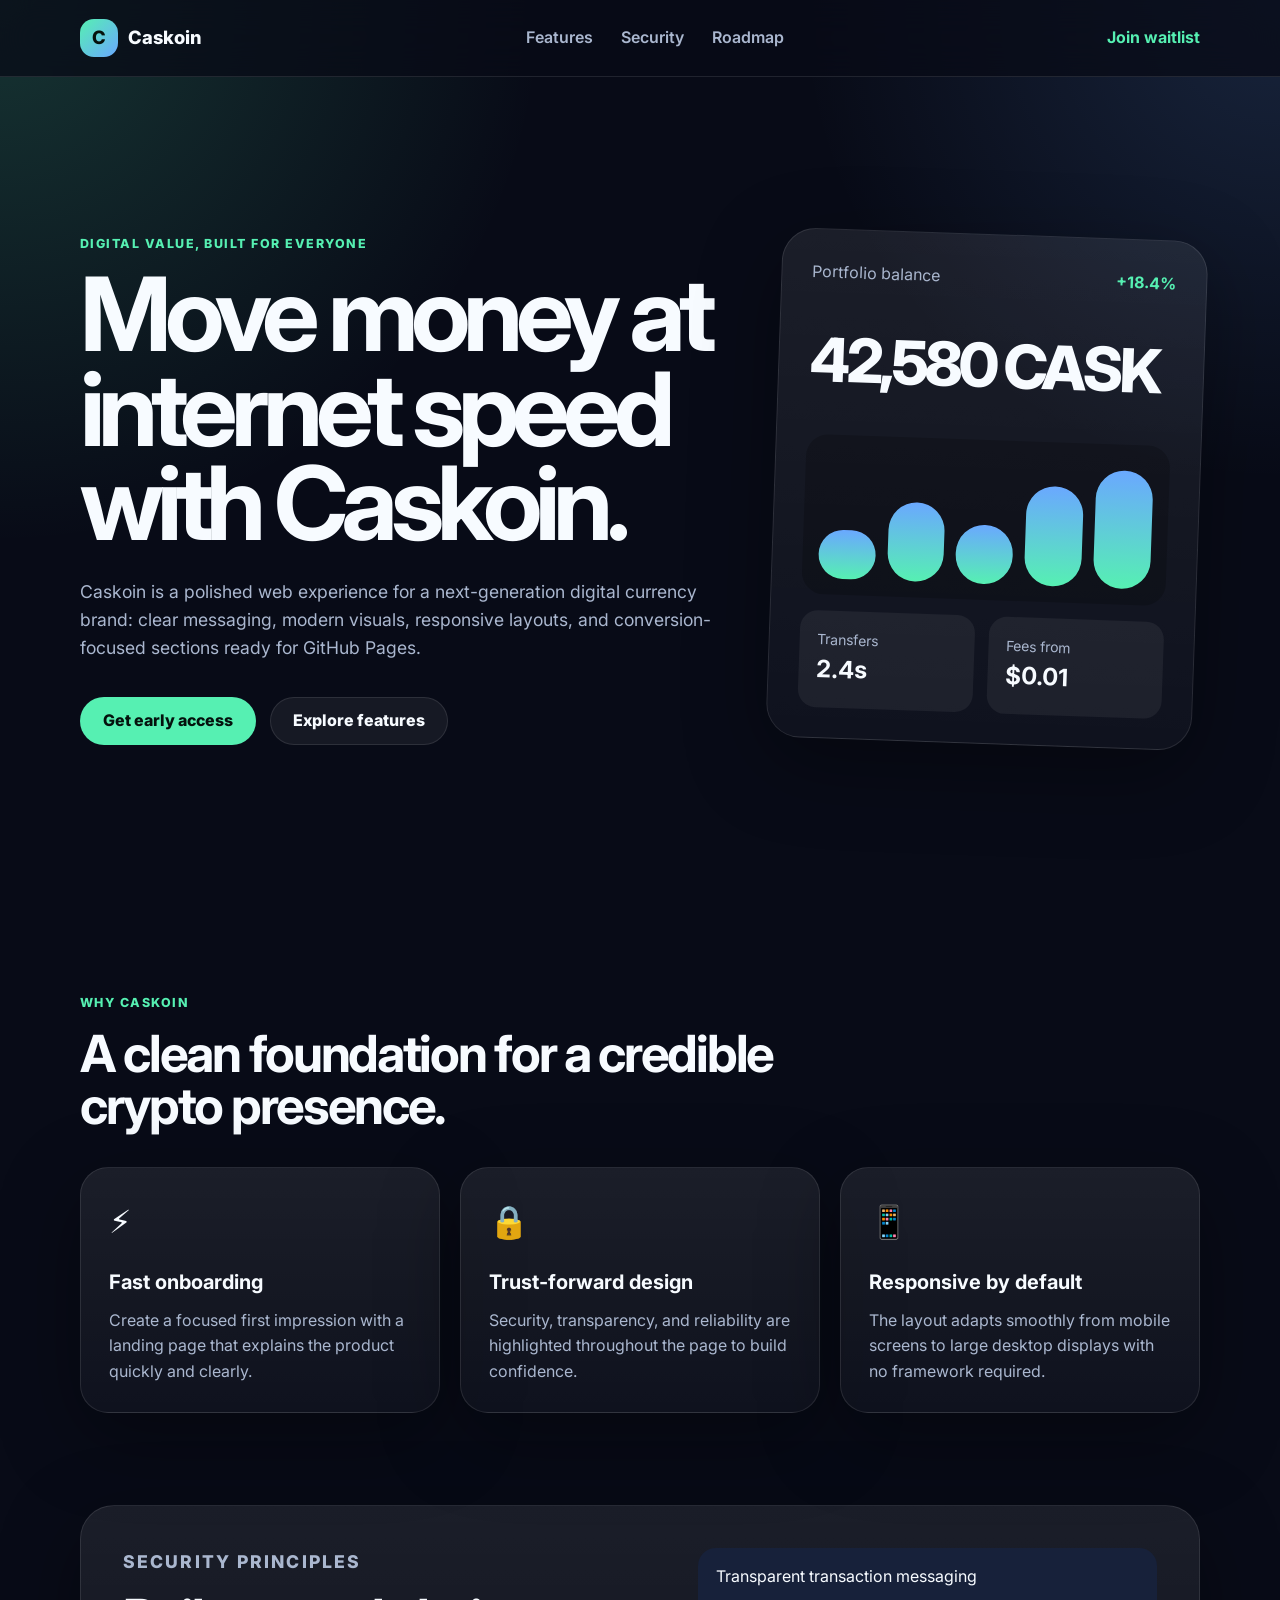
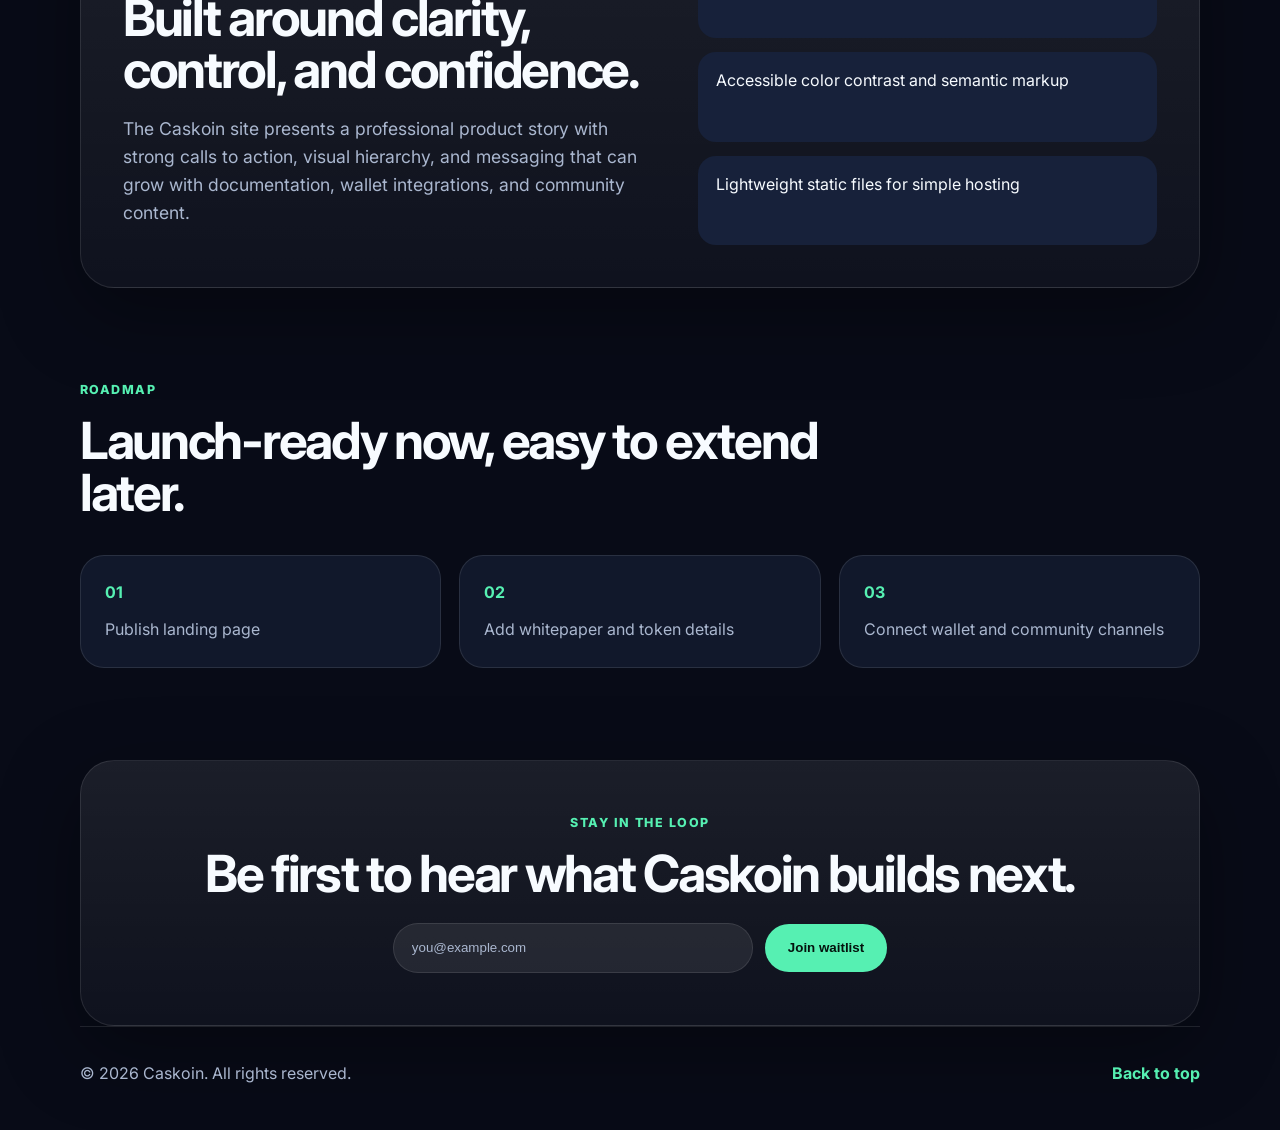
==== index.html @ 6a404af5 "Create Caskoin landing page" ====
<!doctype html>
<html lang="en">
  <head>
    <meta charset="utf-8" />
    <meta name="viewport" content="width=device-width, initial-scale=1" />
    <meta
      name="description"
      content="Caskoin is a modern digital finance landing page for fast, secure, and accessible crypto payments."
    />
    <title>Caskoin | Digital money made effortless</title>
    <link rel="preconnect" href="https://fonts.googleapis.com" />
    <link rel="preconnect" href="https://fonts.gstatic.com" crossorigin />
    <link
      href="https://fonts.googleapis.com/css2?family=Inter:wght@400;500;600;700;800&display=swap"
      rel="stylesheet"
    />
    <link rel="stylesheet" href="styles.css" />
  </head>
  <body>
    <header class="site-header">
      <nav class="nav" aria-label="Primary navigation">
        <a class="brand" href="#top" aria-label="Caskoin home">
          <span class="brand-mark">C</span>
          <span>Caskoin</span>
        </a>
        <div class="nav-links">
          <a href="#features">Features</a>
          <a href="#security">Security</a>
          <a href="#roadmap">Roadmap</a>
        </div>
        <a class="nav-cta" href="#signup">Join waitlist</a>
      </nav>
    </header>

    <main id="top">
      <section class="hero section-shell">
        <div class="hero-copy">
          <p class="eyebrow">Digital value, built for everyone</p>
          <h1>Move money at internet speed with Caskoin.</h1>
          <p class="hero-text">
            Caskoin is a polished web experience for a next-generation digital
            currency brand: clear messaging, modern visuals, responsive layouts,
            and conversion-focused sections ready for GitHub Pages.
          </p>
          <div class="hero-actions">
            <a class="button primary" href="#signup">Get early access</a>
            <a class="button secondary" href="#features">Explore features</a>
          </div>
        </div>
        <div class="hero-card" aria-label="Caskoin account preview">
          <div class="card-topline">
            <span>Portfolio balance</span>
            <strong>+18.4%</strong>
          </div>
          <div class="balance">42,580 CASK</div>
          <div class="chart" aria-hidden="true">
            <span></span><span></span><span></span><span></span><span></span>
          </div>
          <div class="stats-grid">
            <div>
              <span>Transfers</span>
              <strong>2.4s</strong>
            </div>
            <div>
              <span>Fees from</span>
              <strong>$0.01</strong>
            </div>
          </div>
        </div>
      </section>

      <section id="features" class="features section-shell">
        <div class="section-heading">
          <p class="eyebrow">Why Caskoin</p>
          <h2>A clean foundation for a credible crypto presence.</h2>
        </div>
        <div class="feature-grid">
          <article class="feature-card">
            <span class="icon">⚡</span>
            <h3>Fast onboarding</h3>
            <p>Create a focused first impression with a landing page that explains the product quickly and clearly.</p>
          </article>
          <article class="feature-card">
            <span class="icon">🔒</span>
            <h3>Trust-forward design</h3>
            <p>Security, transparency, and reliability are highlighted throughout the page to build confidence.</p>
          </article>
          <article class="feature-card">
            <span class="icon">📱</span>
            <h3>Responsive by default</h3>
            <p>The layout adapts smoothly from mobile screens to large desktop displays with no framework required.</p>
          </article>
        </div>
      </section>

      <section id="security" class="security section-shell">
        <div>
          <p class="eyebrow">Security principles</p>
          <h2>Built around clarity, control, and confidence.</h2>
          <p>
            The Caskoin site presents a professional product story with strong
            calls to action, visual hierarchy, and messaging that can grow with
            documentation, wallet integrations, and community content.
          </p>
        </div>
        <ul class="security-list">
          <li>Transparent transaction messaging</li>
          <li>Accessible color contrast and semantic markup</li>
          <li>Lightweight static files for simple hosting</li>
        </ul>
      </section>

      <section id="roadmap" class="roadmap section-shell">
        <div class="section-heading">
          <p class="eyebrow">Roadmap</p>
          <h2>Launch-ready now, easy to extend later.</h2>
        </div>
        <div class="timeline">
          <div><strong>01</strong><span>Publish landing page</span></div>
          <div><strong>02</strong><span>Add whitepaper and token details</span></div>
          <div><strong>03</strong><span>Connect wallet and community channels</span></div>
        </div>
      </section>

      <section id="signup" class="cta section-shell">
        <p class="eyebrow">Stay in the loop</p>
        <h2>Be first to hear what Caskoin builds next.</h2>
        <form class="signup-form">
          <label class="sr-only" for="email">Email address</label>
          <input id="email" type="email" placeholder="you@example.com" required />
          <button class="button primary" type="submit">Join waitlist</button>
        </form>
      </section>
    </main>

    <footer class="footer">
      <p>© 2026 Caskoin. All rights reserved.</p>
      <a href="#top">Back to top</a>
    </footer>
  </body>
</html>
---- styles.css ----
:root {
  --bg: #080b17;
  --panel: #11182b;
  --panel-soft: #17213a;
  --text: #f7fbff;
  --muted: #aab7cf;
  --accent: #56f0b2;
  --accent-2: #6aa8ff;
  --border: rgba(255, 255, 255, 0.1);
  --shadow: 0 24px 80px rgba(0, 0, 0, 0.35);
}

* { box-sizing: border-box; }
html { scroll-behavior: smooth; }
body {
  margin: 0;
  font-family: Inter, system-ui, -apple-system, BlinkMacSystemFont, "Segoe UI", sans-serif;
  color: var(--text);
  background:
    radial-gradient(circle at top left, rgba(86, 240, 178, 0.18), transparent 34rem),
    radial-gradient(circle at top right, rgba(106, 168, 255, 0.16), transparent 30rem),
    var(--bg);
  line-height: 1.6;
}

a { color: inherit; text-decoration: none; }

.site-header {
  position: sticky;
  top: 0;
  z-index: 10;
  backdrop-filter: blur(18px);
  background: rgba(8, 11, 23, 0.76);
  border-bottom: 1px solid var(--border);
}

.nav, .section-shell, .footer {
  width: min(1120px, calc(100% - 32px));
  margin: 0 auto;
}

.nav {
  min-height: 76px;
  display: flex;
  align-items: center;
  justify-content: space-between;
  gap: 24px;
}

.brand, .nav-links, .hero-actions, .stats-grid, .signup-form {
  display: flex;
  align-items: center;
}

.brand { gap: 10px; font-weight: 800; font-size: 1.15rem; }
.brand-mark {
  display: grid;
  place-items: center;
  width: 38px;
  height: 38px;
  border-radius: 14px;
  color: #06120d;
  background: linear-gradient(135deg, var(--accent), var(--accent-2));
}

.nav-links { gap: 28px; color: var(--muted); font-weight: 600; }
.nav-cta { color: var(--accent); font-weight: 700; }

.section-shell { padding: 92px 0; }
.hero {
  display: grid;
  grid-template-columns: minmax(0, 1.08fr) minmax(320px, 0.72fr);
  gap: 56px;
  align-items: center;
  min-height: calc(100vh - 76px);
}

.eyebrow {
  margin: 0 0 14px;
  color: var(--accent);
  font-weight: 800;
  letter-spacing: 0.12em;
  text-transform: uppercase;
  font-size: 0.78rem;
}

h1, h2, h3, p { margin-top: 0; }
h1 { font-size: clamp(3rem, 8vw, 6.6rem); line-height: 0.92; letter-spacing: -0.07em; margin-bottom: 28px; }
h2 { font-size: clamp(2rem, 4vw, 3.5rem); line-height: 1.02; letter-spacing: -0.045em; margin-bottom: 20px; }
h3 { font-size: 1.25rem; margin-bottom: 10px; }
.hero-text, .security p { color: var(--muted); font-size: 1.1rem; max-width: 660px; }

.hero-actions { flex-wrap: wrap; gap: 14px; margin-top: 34px; }
.button {
  display: inline-flex;
  align-items: center;
  justify-content: center;
  min-height: 48px;
  padding: 0 22px;
  border-radius: 999px;
  border: 1px solid var(--border);
  font-weight: 800;
  cursor: pointer;
}
.primary { color: #04120d; background: var(--accent); border-color: transparent; }
.secondary { color: var(--text); background: rgba(255,255,255,0.06); }

.hero-card, .feature-card, .security, .cta {
  border: 1px solid var(--border);
  background: linear-gradient(180deg, rgba(255,255,255,0.08), rgba(255,255,255,0.03));
  box-shadow: var(--shadow);
}

.hero-card {
  border-radius: 34px;
  padding: 30px;
  transform: rotate(2deg);
}
.card-topline, .footer { display: flex; justify-content: space-between; gap: 20px; color: var(--muted); }
.card-topline strong { color: var(--accent); }
.balance { margin: 26px 0; font-size: clamp(2.3rem, 5vw, 3.8rem); font-weight: 800; letter-spacing: -0.06em; }
.chart { display: grid; grid-template-columns: repeat(5, 1fr); align-items: end; gap: 12px; height: 160px; padding: 16px; border-radius: 22px; background: rgba(0,0,0,0.2); }
.chart span { border-radius: 999px; background: linear-gradient(180deg, var(--accent-2), var(--accent)); }
.chart span:nth-child(1) { height: 38%; }
.chart span:nth-child(2) { height: 62%; }
.chart span:nth-child(3) { height: 46%; }
.chart span:nth-child(4) { height: 78%; }
.chart span:nth-child(5) { height: 92%; }
.stats-grid { gap: 14px; margin-top: 16px; }
.stats-grid div { flex: 1; padding: 18px; border-radius: 18px; background: rgba(255,255,255,0.06); }
.stats-grid span { display: block; color: var(--muted); font-size: 0.88rem; }
.stats-grid strong { font-size: 1.5rem; }

.section-heading { max-width: 760px; margin-bottom: 36px; }
.feature-grid { display: grid; grid-template-columns: repeat(3, 1fr); gap: 20px; }
.feature-card { padding: 28px; border-radius: 28px; }
.feature-card p { color: var(--muted); margin-bottom: 0; }
.icon { font-size: 2rem; display: inline-block; margin-bottom: 18px; }

.security { display: grid; grid-template-columns: 1fr 0.85fr; gap: 36px; border-radius: 34px; padding: 42px; }
.security-list { margin: 0; padding: 0; list-style: none; display: grid; gap: 14px; }
.security-list li { padding: 16px 18px; border-radius: 18px; background: var(--panel-soft); color: var(--text); }

.timeline { display: grid; grid-template-columns: repeat(3, 1fr); gap: 18px; }
.timeline div { padding: 24px; border-radius: 24px; background: var(--panel); border: 1px solid var(--border); }
.timeline strong { display: block; color: var(--accent); margin-bottom: 12px; }
.timeline span { color: var(--muted); }

.cta { text-align: center; border-radius: 34px; padding: 52px 24px; }
.signup-form { justify-content: center; flex-wrap: wrap; gap: 12px; margin-top: 24px; }
input { width: min(360px, 100%); min-height: 50px; border: 1px solid var(--border); border-radius: 999px; padding: 0 18px; color: var(--text); background: rgba(255,255,255,0.08); }
input::placeholder { color: var(--muted); }
.sr-only { position: absolute; width: 1px; height: 1px; overflow: hidden; clip: rect(0,0,0,0); }
.footer { padding: 34px 0 44px; border-top: 1px solid var(--border); }
.footer p { margin: 0; }
.footer a { color: var(--accent); font-weight: 700; }

@media (max-width: 820px) {
  .nav-links { display: none; }
  .hero, .security, .feature-grid, .timeline { grid-template-columns: 1fr; }
  .hero { min-height: auto; padding-top: 64px; }
  .hero-card { transform: none; }
}

@media (max-width: 560px) {
  .nav { min-height: 68px; }
  .nav-cta { display: none; }
  .section-shell { padding: 64px 0; }
  .security { padding: 28px; }
  .footer { flex-direction: column; }
}
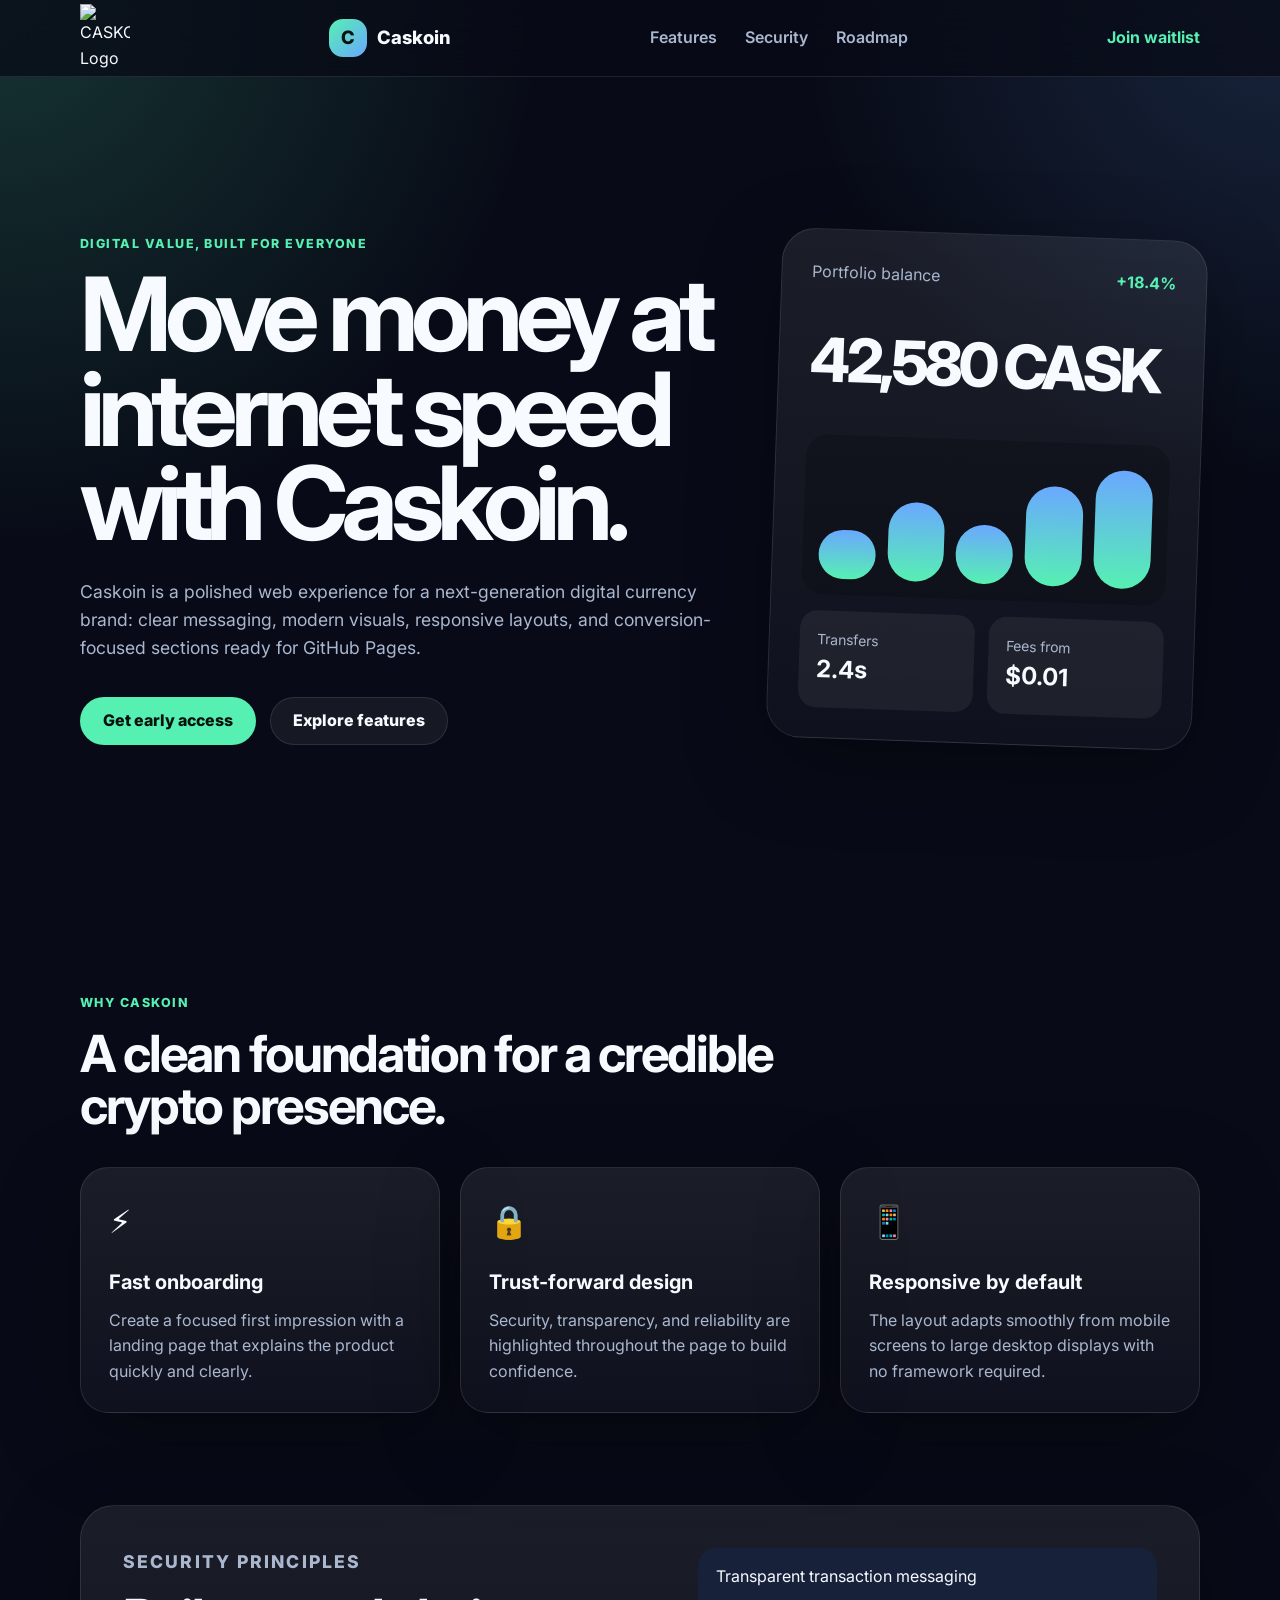
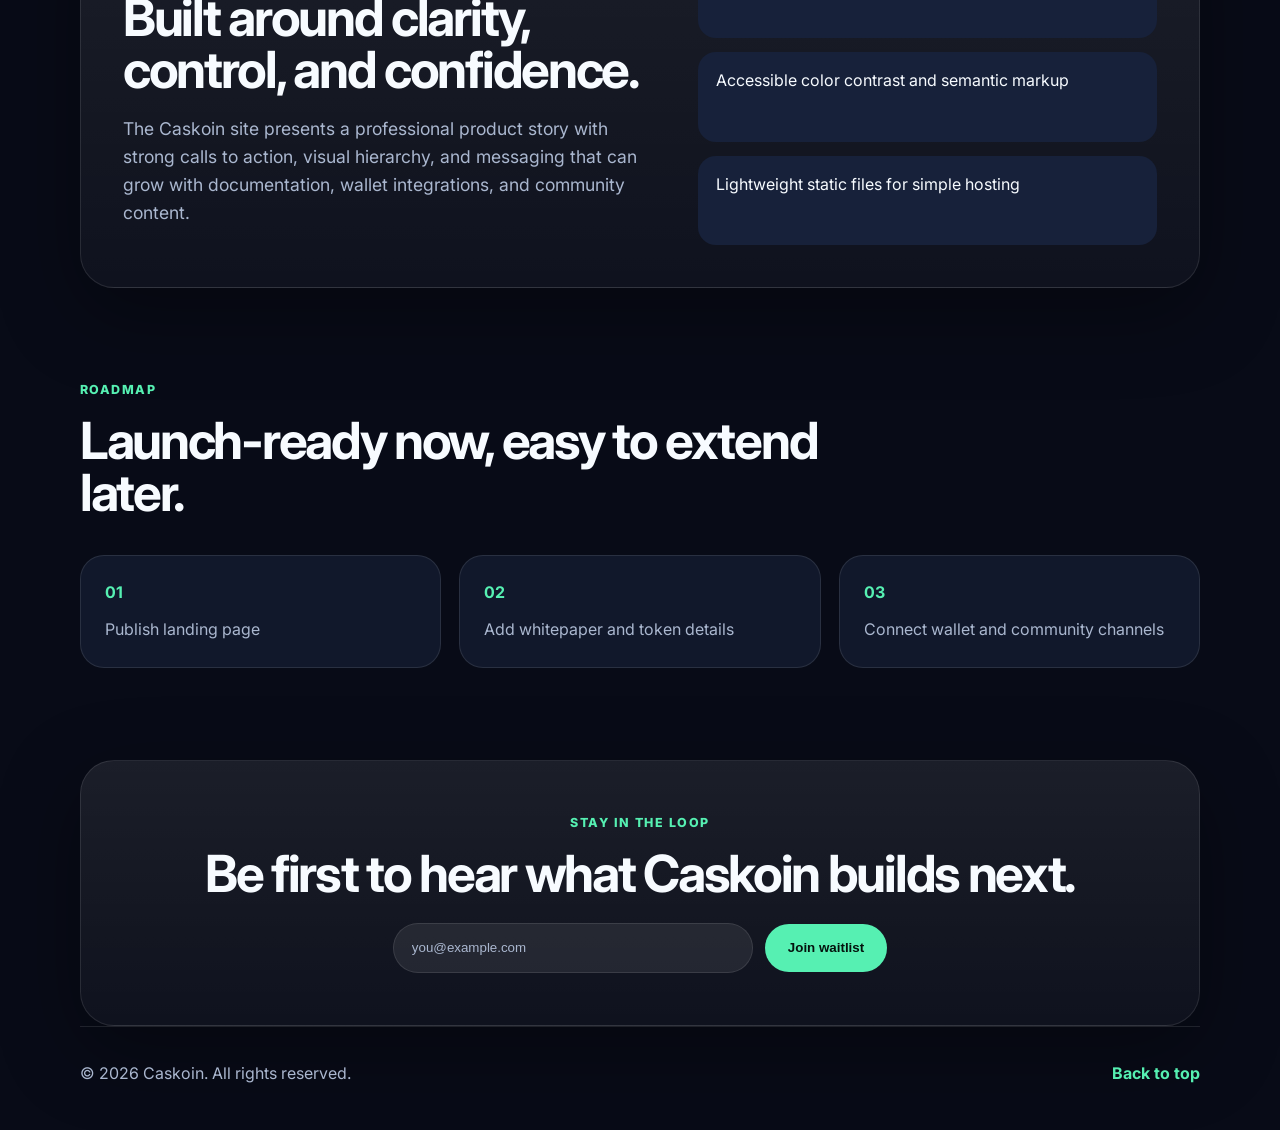
==== commit c5623236: "Update index.html" ====
--- a/index.html
+++ b/index.html
@@ -19,6 +19,7 @@
   <body>
     <header class="site-header">
       <nav class="nav" aria-label="Primary navigation">
+        <img src="assets/logo.png" alt="CASKOIN Logo" width="50">
         <a class="brand" href="#top" aria-label="Caskoin home">
           <span class="brand-mark">C</span>
           <span>Caskoin</span>
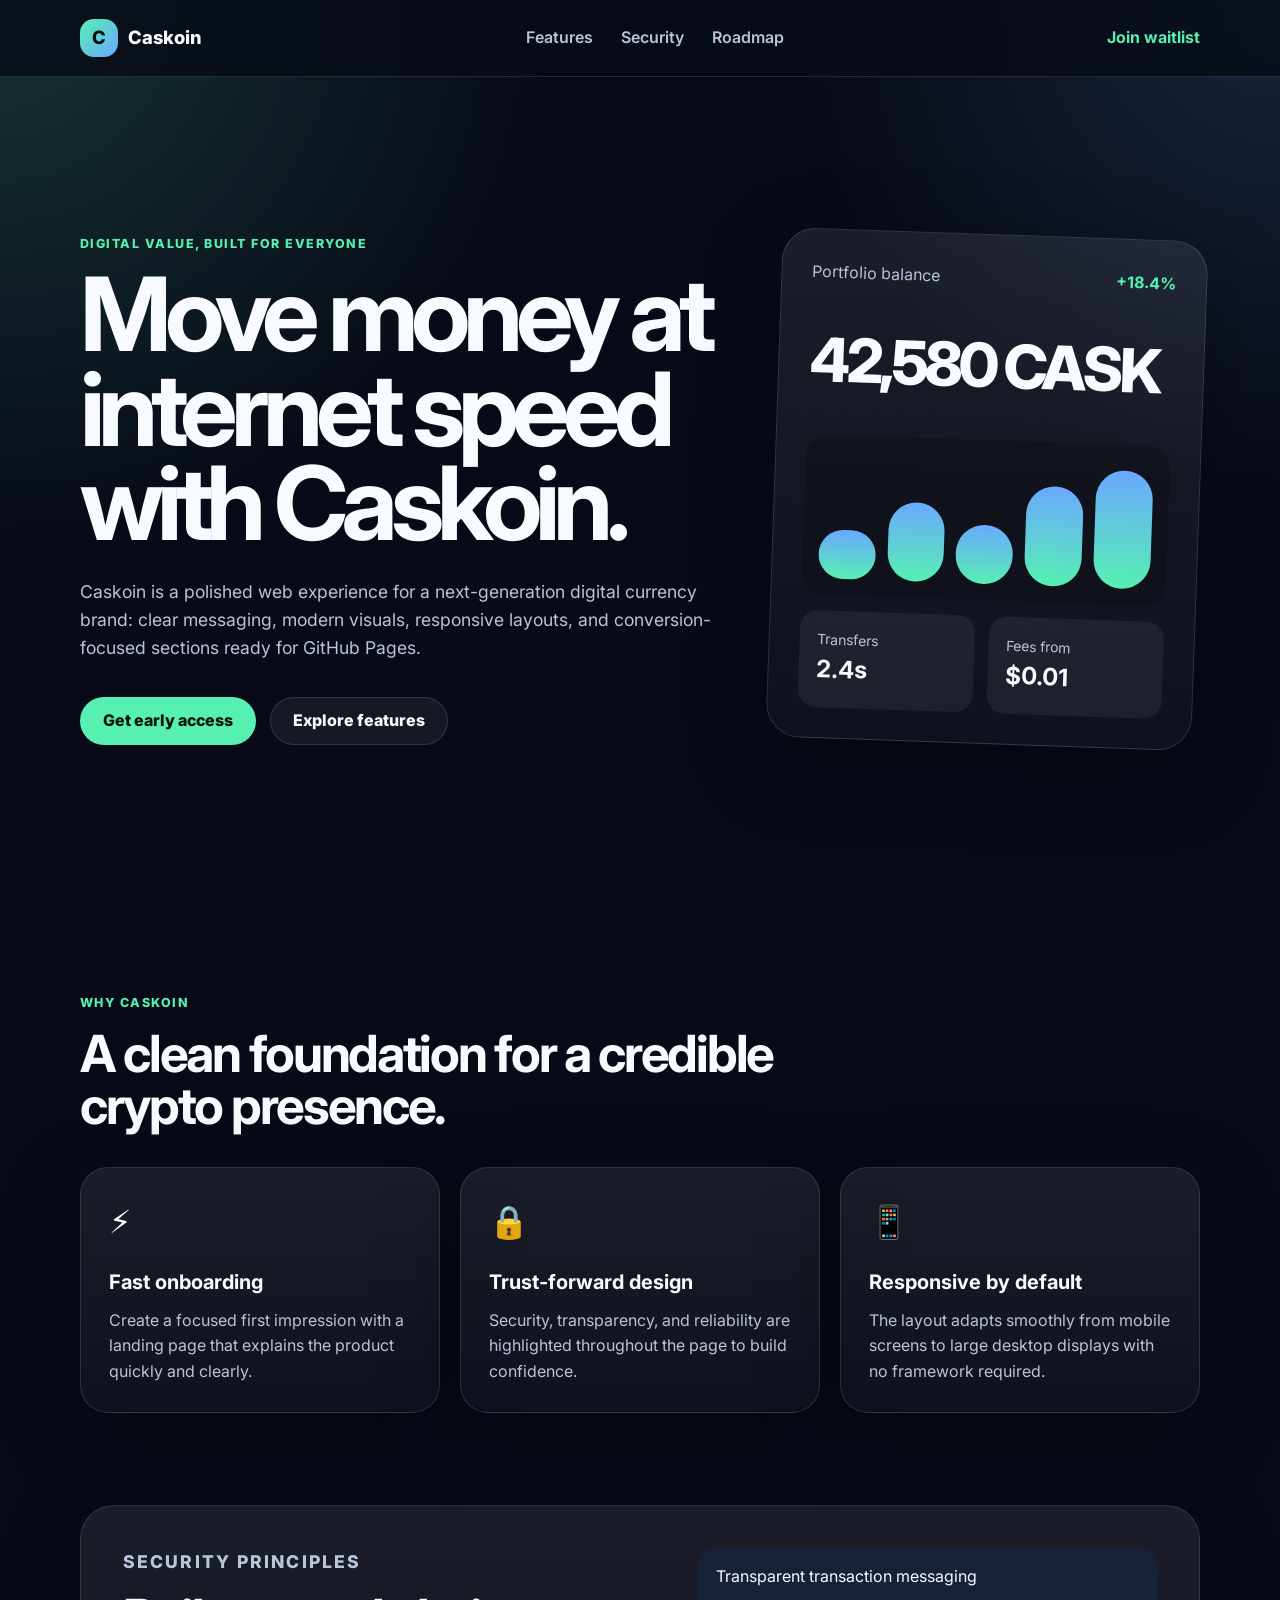
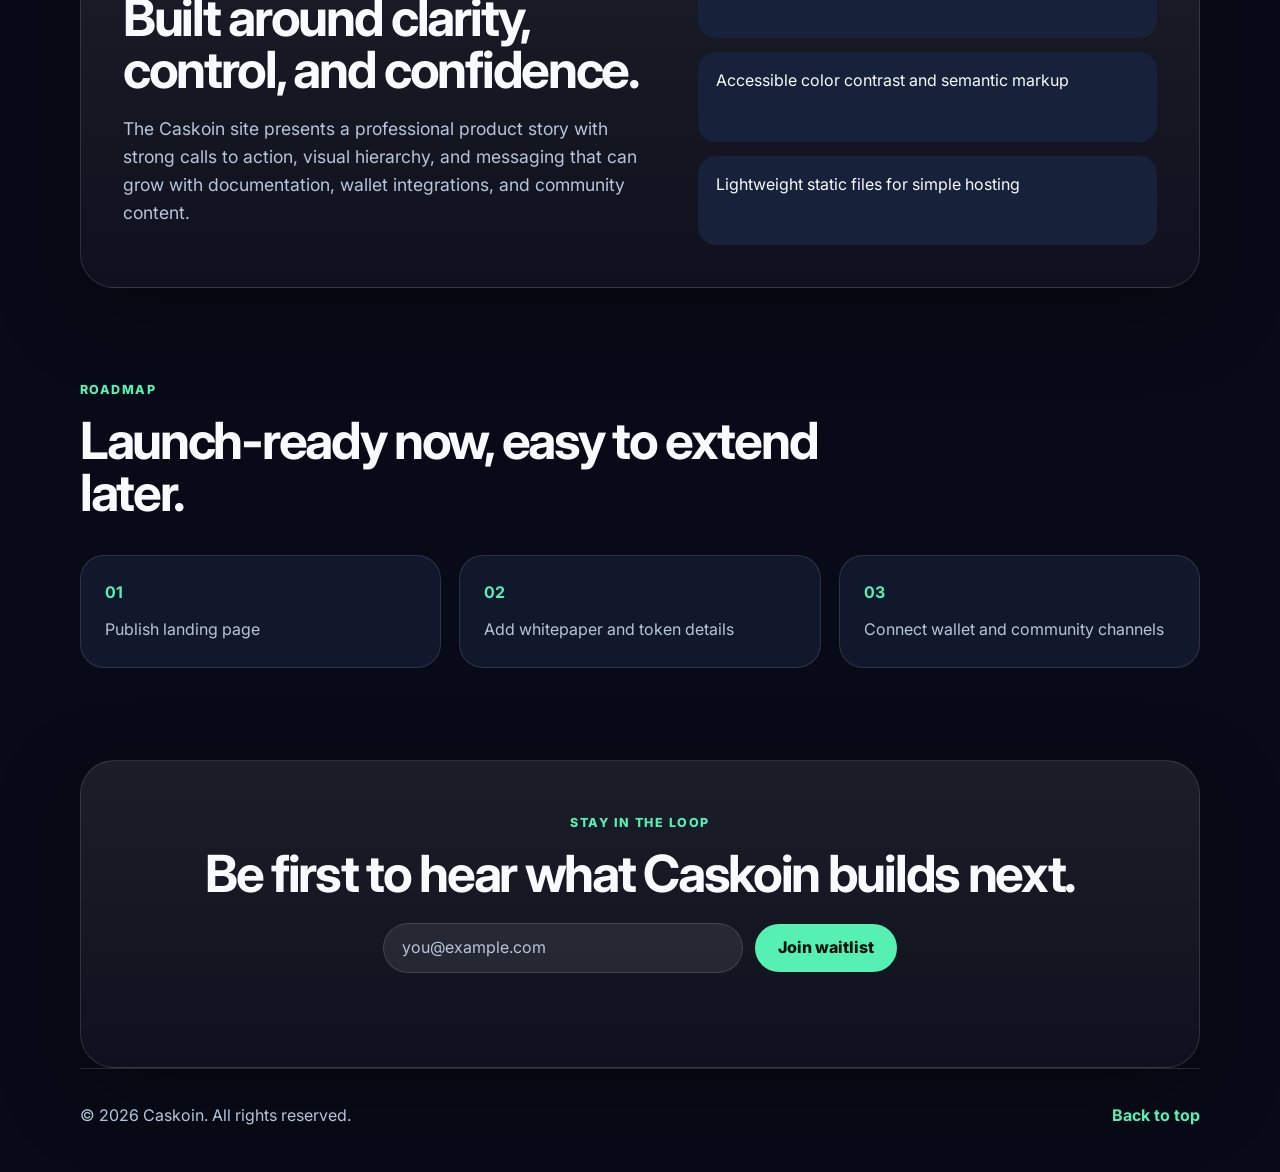
==== commit 7900cef2: "Polish landing page for production readiness" ====
--- a/index.html
+++ b/index.html
@@ -7,6 +7,13 @@
       name="description"
       content="Caskoin is a modern digital finance landing page for fast, secure, and accessible crypto payments."
     />
+    <meta name="theme-color" content="#080b17" />
+    <meta property="og:title" content="Caskoin | Digital money made effortless" />
+    <meta
+      property="og:description"
+      content="Move digital value quickly with a secure, transparent, and accessible crypto payments experience."
+    />
+    <meta property="og:type" content="website" />
     <title>Caskoin | Digital money made effortless</title>
     <link rel="preconnect" href="https://fonts.googleapis.com" />
     <link rel="preconnect" href="https://fonts.gstatic.com" crossorigin />
@@ -15,13 +22,14 @@
       rel="stylesheet"
     />
     <link rel="stylesheet" href="styles.css" />
+    <script src="script.js" defer></script>
   </head>
   <body>
+    <a class="skip-link" href="#main-content">Skip to content</a>
     <header class="site-header">
       <nav class="nav" aria-label="Primary navigation">
-        <img src="assets/logo.png" alt="CASKOIN Logo" width="50">
         <a class="brand" href="#top" aria-label="Caskoin home">
-          <span class="brand-mark">C</span>
+          <span class="brand-mark" aria-hidden="true">C</span>
           <span>Caskoin</span>
         </a>
         <div class="nav-links">
@@ -33,11 +41,11 @@
       </nav>
     </header>
 
-    <main id="top">
-      <section class="hero section-shell">
+    <main id="main-content">
+      <section id="top" class="hero section-shell" aria-labelledby="hero-title">
         <div class="hero-copy">
           <p class="eyebrow">Digital value, built for everyone</p>
-          <h1>Move money at internet speed with Caskoin.</h1>
+          <h1 id="hero-title">Move money at internet speed with Caskoin.</h1>
           <p class="hero-text">
             Caskoin is a polished web experience for a next-generation digital
             currency brand: clear messaging, modern visuals, responsive layouts,
@@ -48,7 +56,7 @@
             <a class="button secondary" href="#features">Explore features</a>
           </div>
         </div>
-        <div class="hero-card" aria-label="Caskoin account preview">
+        <div class="hero-card" role="img" aria-label="Caskoin account preview showing a 42,580 CASK balance, positive growth, fast transfers, and low fees">
           <div class="card-topline">
             <span>Portfolio balance</span>
             <strong>+18.4%</strong>
@@ -70,34 +78,34 @@
         </div>
       </section>
 
-      <section id="features" class="features section-shell">
+      <section id="features" class="features section-shell" aria-labelledby="features-title">
         <div class="section-heading">
           <p class="eyebrow">Why Caskoin</p>
-          <h2>A clean foundation for a credible crypto presence.</h2>
+          <h2 id="features-title">A clean foundation for a credible crypto presence.</h2>
         </div>
         <div class="feature-grid">
           <article class="feature-card">
-            <span class="icon">⚡</span>
+            <span class="icon" aria-hidden="true">⚡</span>
             <h3>Fast onboarding</h3>
             <p>Create a focused first impression with a landing page that explains the product quickly and clearly.</p>
           </article>
           <article class="feature-card">
-            <span class="icon">🔒</span>
+            <span class="icon" aria-hidden="true">🔒</span>
             <h3>Trust-forward design</h3>
             <p>Security, transparency, and reliability are highlighted throughout the page to build confidence.</p>
           </article>
           <article class="feature-card">
-            <span class="icon">📱</span>
+            <span class="icon" aria-hidden="true">📱</span>
             <h3>Responsive by default</h3>
             <p>The layout adapts smoothly from mobile screens to large desktop displays with no framework required.</p>
           </article>
         </div>
       </section>
 
-      <section id="security" class="security section-shell">
+      <section id="security" class="security section-shell" aria-labelledby="security-title">
         <div>
           <p class="eyebrow">Security principles</p>
-          <h2>Built around clarity, control, and confidence.</h2>
+          <h2 id="security-title">Built around clarity, control, and confidence.</h2>
           <p>
             The Caskoin site presents a professional product story with strong
             calls to action, visual hierarchy, and messaging that can grow with
@@ -111,10 +119,10 @@
         </ul>
       </section>
 
-      <section id="roadmap" class="roadmap section-shell">
+      <section id="roadmap" class="roadmap section-shell" aria-labelledby="roadmap-title">
         <div class="section-heading">
           <p class="eyebrow">Roadmap</p>
-          <h2>Launch-ready now, easy to extend later.</h2>
+          <h2 id="roadmap-title">Launch-ready now, easy to extend later.</h2>
         </div>
         <div class="timeline">
           <div><strong>01</strong><span>Publish landing page</span></div>
@@ -123,13 +131,14 @@
         </div>
       </section>
 
-      <section id="signup" class="cta section-shell">
+      <section id="signup" class="cta section-shell" aria-labelledby="signup-title">
         <p class="eyebrow">Stay in the loop</p>
-        <h2>Be first to hear what Caskoin builds next.</h2>
-        <form class="signup-form">
+        <h2 id="signup-title">Be first to hear what Caskoin builds next.</h2>
+        <form class="signup-form" data-signup-form>
           <label class="sr-only" for="email">Email address</label>
-          <input id="email" type="email" placeholder="you@example.com" required />
+          <input id="email" name="email" type="email" autocomplete="email" placeholder="you@example.com" required />
           <button class="button primary" type="submit">Join waitlist</button>
+          <p class="form-message" data-form-message aria-live="polite"></p>
         </form>
       </section>
     </main>
--- a/styles.css
+++ b/styles.css
@@ -3,15 +3,16 @@
   --panel: #11182b;
   --panel-soft: #17213a;
   --text: #f7fbff;
-  --muted: #aab7cf;
+  --muted: #b8c4da;
   --accent: #56f0b2;
+  --accent-strong: #2edb93;
   --accent-2: #6aa8ff;
-  --border: rgba(255, 255, 255, 0.1);
+  --border: rgba(255, 255, 255, 0.12);
   --shadow: 0 24px 80px rgba(0, 0, 0, 0.35);
 }
 
 * { box-sizing: border-box; }
-html { scroll-behavior: smooth; }
+html { scroll-behavior: smooth; scroll-padding-top: 92px; }
 body {
   margin: 0;
   font-family: Inter, system-ui, -apple-system, BlinkMacSystemFont, "Segoe UI", sans-serif;
@@ -21,16 +22,33 @@
     radial-gradient(circle at top right, rgba(106, 168, 255, 0.16), transparent 30rem),
     var(--bg);
   line-height: 1.6;
+  text-rendering: optimizeLegibility;
 }
 
 a { color: inherit; text-decoration: none; }
+a, button, input { transition: border-color 160ms ease, box-shadow 160ms ease, transform 160ms ease, background 160ms ease; }
+:focus-visible { outline: 3px solid var(--accent); outline-offset: 4px; }
+
+.skip-link {
+  position: fixed;
+  left: 16px;
+  top: 16px;
+  z-index: 100;
+  transform: translateY(-150%);
+  padding: 10px 14px;
+  border-radius: 999px;
+  color: #04120d;
+  background: var(--accent);
+  font-weight: 800;
+}
+.skip-link:focus { transform: translateY(0); }
 
 .site-header {
   position: sticky;
   top: 0;
   z-index: 10;
   backdrop-filter: blur(18px);
-  background: rgba(8, 11, 23, 0.76);
+  background: rgba(8, 11, 23, 0.82);
   border-bottom: 1px solid var(--border);
 }
 
@@ -64,7 +82,9 @@
 }
 
 .nav-links { gap: 28px; color: var(--muted); font-weight: 600; }
+.nav-links a:hover, .footer a:hover { color: var(--text); }
 .nav-cta { color: var(--accent); font-weight: 700; }
+.nav-cta:hover { color: var(--text); }
 
 .section-shell { padding: 92px 0; }
 .hero {
@@ -99,11 +119,15 @@
   padding: 0 22px;
   border-radius: 999px;
   border: 1px solid var(--border);
+  font: inherit;
   font-weight: 800;
   cursor: pointer;
 }
+.button:hover { transform: translateY(-2px); box-shadow: 0 12px 28px rgba(86, 240, 178, 0.16); }
 .primary { color: #04120d; background: var(--accent); border-color: transparent; }
+.primary:hover { background: var(--accent-strong); }
 .secondary { color: var(--text); background: rgba(255,255,255,0.06); }
+.secondary:hover { border-color: rgba(255,255,255,0.28); background: rgba(255,255,255,0.1); }
 
 .hero-card, .feature-card, .security, .cta {
   border: 1px solid var(--border);
@@ -148,9 +172,11 @@
 
 .cta { text-align: center; border-radius: 34px; padding: 52px 24px; }
 .signup-form { justify-content: center; flex-wrap: wrap; gap: 12px; margin-top: 24px; }
-input { width: min(360px, 100%); min-height: 50px; border: 1px solid var(--border); border-radius: 999px; padding: 0 18px; color: var(--text); background: rgba(255,255,255,0.08); }
+input { width: min(360px, 100%); min-height: 50px; border: 1px solid var(--border); border-radius: 999px; padding: 0 18px; color: var(--text); background: rgba(255,255,255,0.08); font: inherit; }
 input::placeholder { color: var(--muted); }
-.sr-only { position: absolute; width: 1px; height: 1px; overflow: hidden; clip: rect(0,0,0,0); }
+input:focus { border-color: var(--accent); }
+.form-message { flex-basis: 100%; min-height: 1.5rem; margin: 6px 0 0; color: var(--accent); font-weight: 700; }
+.sr-only { position: absolute; width: 1px; height: 1px; overflow: hidden; clip: rect(0,0,0,0); white-space: nowrap; }
 .footer { padding: 34px 0 44px; border-top: 1px solid var(--border); }
 .footer p { margin: 0; }
 .footer a { color: var(--accent); font-weight: 700; }
@@ -167,5 +193,14 @@
   .nav-cta { display: none; }
   .section-shell { padding: 64px 0; }
   .security { padding: 28px; }
+  .signup-form .button, .signup-form input { width: 100%; }
   .footer { flex-direction: column; }
 }
+
+@media (prefers-reduced-motion: reduce) {
+  *, *::before, *::after {
+    scroll-behavior: auto !important;
+    transition-duration: 0.01ms !important;
+    animation-duration: 0.01ms !important;
+  }
+}
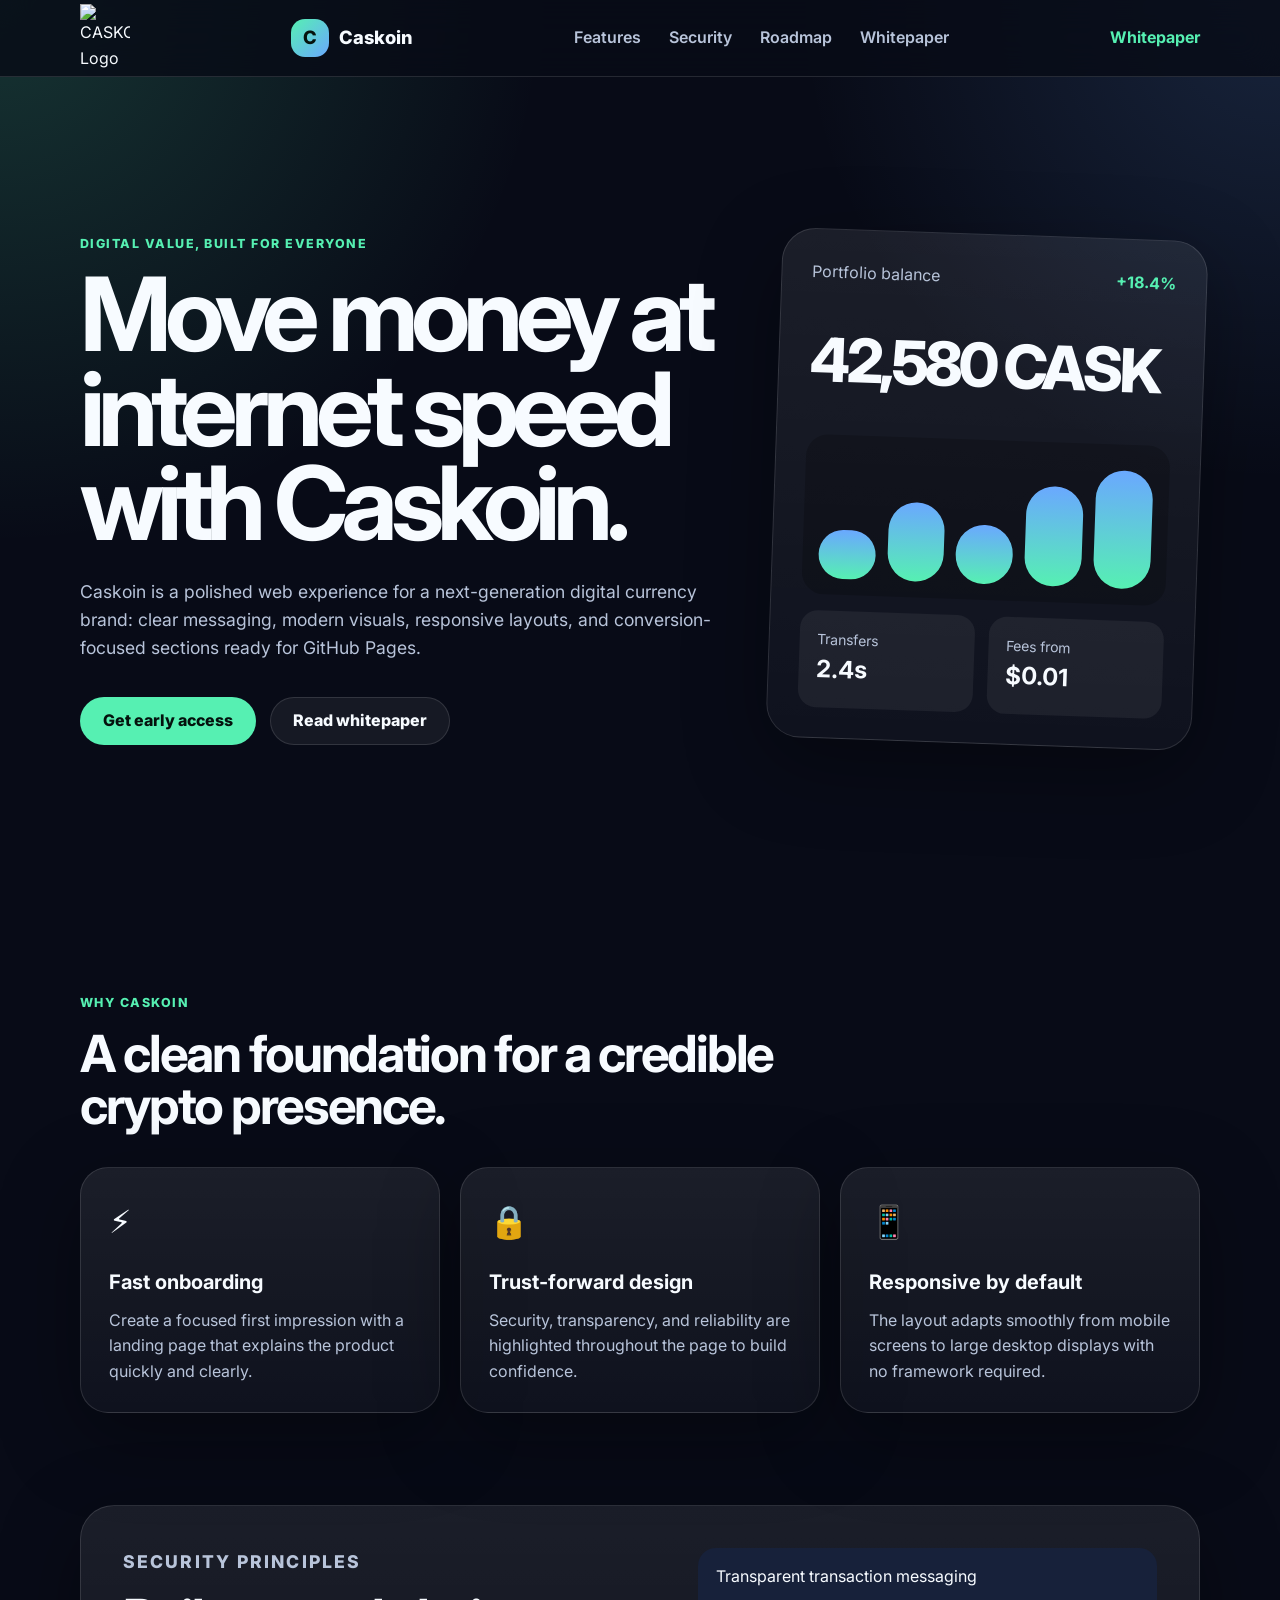
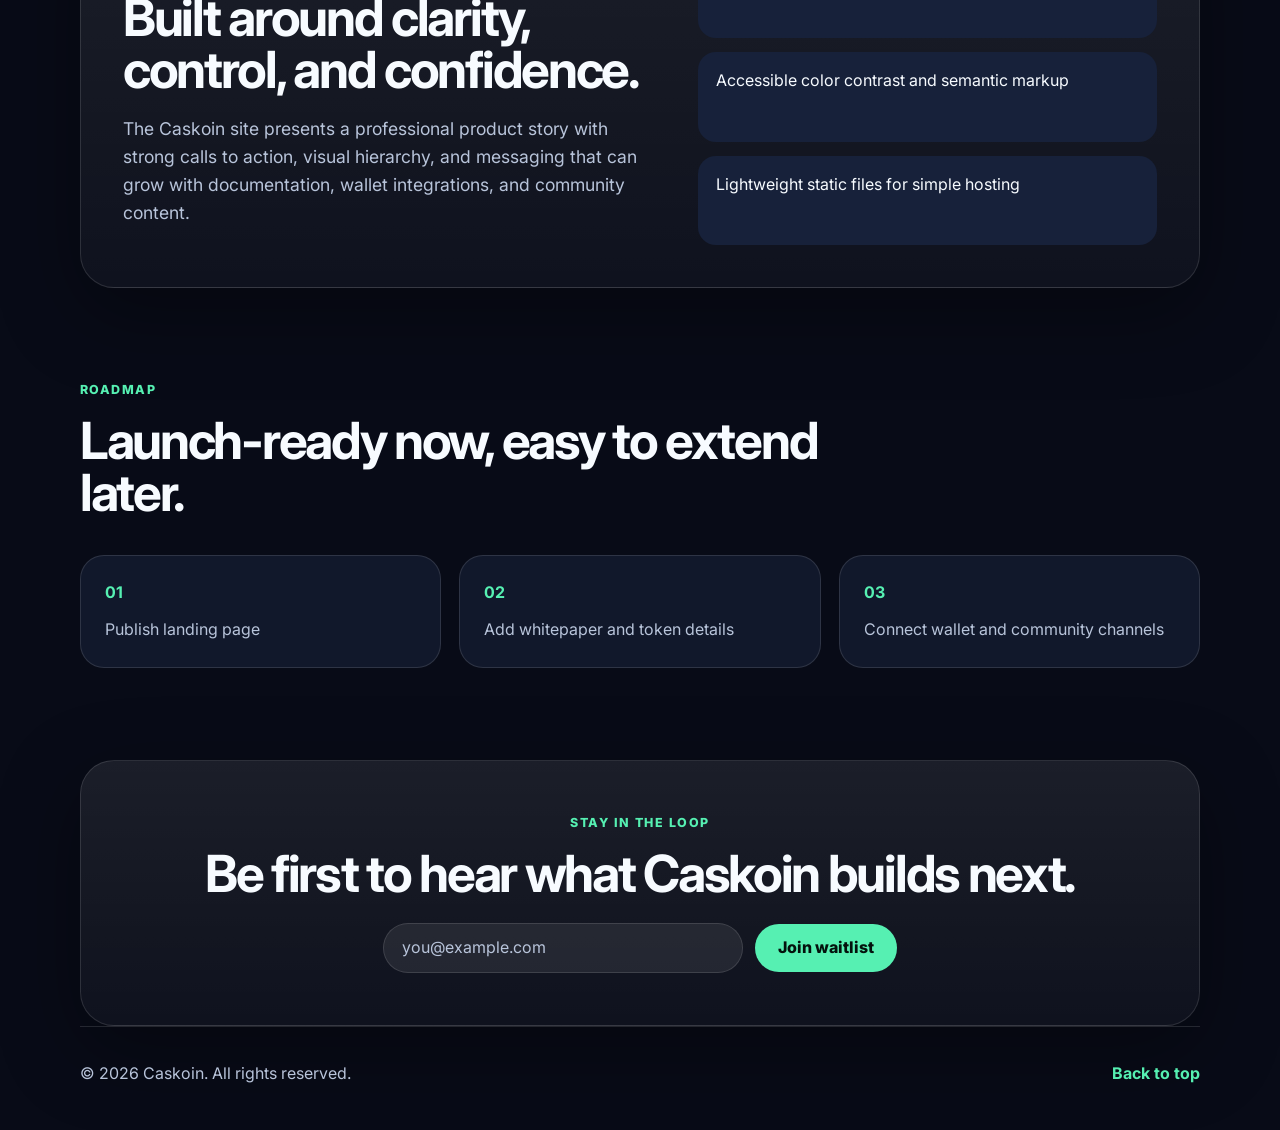
==== commit 46881fc3: "Add CASKOIN whitepaper page" ====
--- a/index.html
+++ b/index.html
@@ -7,13 +7,6 @@
       name="description"
       content="Caskoin is a modern digital finance landing page for fast, secure, and accessible crypto payments."
     />
-    <meta name="theme-color" content="#080b17" />
-    <meta property="og:title" content="Caskoin | Digital money made effortless" />
-    <meta
-      property="og:description"
-      content="Move digital value quickly with a secure, transparent, and accessible crypto payments experience."
-    />
-    <meta property="og:type" content="website" />
     <title>Caskoin | Digital money made effortless</title>
     <link rel="preconnect" href="https://fonts.googleapis.com" />
     <link rel="preconnect" href="https://fonts.gstatic.com" crossorigin />
@@ -22,30 +15,30 @@
       rel="stylesheet"
     />
     <link rel="stylesheet" href="styles.css" />
-    <script src="script.js" defer></script>
   </head>
   <body>
-    <a class="skip-link" href="#main-content">Skip to content</a>
     <header class="site-header">
       <nav class="nav" aria-label="Primary navigation">
+        <img src="assets/logo.png" alt="CASKOIN Logo" width="50">
         <a class="brand" href="#top" aria-label="Caskoin home">
-          <span class="brand-mark" aria-hidden="true">C</span>
+          <span class="brand-mark">C</span>
           <span>Caskoin</span>
         </a>
         <div class="nav-links">
           <a href="#features">Features</a>
           <a href="#security">Security</a>
           <a href="#roadmap">Roadmap</a>
+          <a href="whitepaper.html">Whitepaper</a>
         </div>
-        <a class="nav-cta" href="#signup">Join waitlist</a>
+        <a class="nav-cta" href="whitepaper.html">Whitepaper</a>
       </nav>
     </header>
 
-    <main id="main-content">
-      <section id="top" class="hero section-shell" aria-labelledby="hero-title">
+    <main id="top">
+      <section class="hero section-shell">
         <div class="hero-copy">
           <p class="eyebrow">Digital value, built for everyone</p>
-          <h1 id="hero-title">Move money at internet speed with Caskoin.</h1>
+          <h1>Move money at internet speed with Caskoin.</h1>
           <p class="hero-text">
             Caskoin is a polished web experience for a next-generation digital
             currency brand: clear messaging, modern visuals, responsive layouts,
@@ -53,10 +46,10 @@
           </p>
           <div class="hero-actions">
             <a class="button primary" href="#signup">Get early access</a>
-            <a class="button secondary" href="#features">Explore features</a>
+            <a class="button secondary" href="whitepaper.html">Read whitepaper</a>
           </div>
         </div>
-        <div class="hero-card" role="img" aria-label="Caskoin account preview showing a 42,580 CASK balance, positive growth, fast transfers, and low fees">
+        <div class="hero-card" aria-label="Caskoin account preview">
           <div class="card-topline">
             <span>Portfolio balance</span>
             <strong>+18.4%</strong>
@@ -78,34 +71,34 @@
         </div>
       </section>
 
-      <section id="features" class="features section-shell" aria-labelledby="features-title">
+      <section id="features" class="features section-shell">
         <div class="section-heading">
           <p class="eyebrow">Why Caskoin</p>
-          <h2 id="features-title">A clean foundation for a credible crypto presence.</h2>
+          <h2>A clean foundation for a credible crypto presence.</h2>
         </div>
         <div class="feature-grid">
           <article class="feature-card">
-            <span class="icon" aria-hidden="true">⚡</span>
+            <span class="icon">⚡</span>
             <h3>Fast onboarding</h3>
             <p>Create a focused first impression with a landing page that explains the product quickly and clearly.</p>
           </article>
           <article class="feature-card">
-            <span class="icon" aria-hidden="true">🔒</span>
+            <span class="icon">🔒</span>
             <h3>Trust-forward design</h3>
             <p>Security, transparency, and reliability are highlighted throughout the page to build confidence.</p>
           </article>
           <article class="feature-card">
-            <span class="icon" aria-hidden="true">📱</span>
+            <span class="icon">📱</span>
             <h3>Responsive by default</h3>
             <p>The layout adapts smoothly from mobile screens to large desktop displays with no framework required.</p>
           </article>
         </div>
       </section>
 
-      <section id="security" class="security section-shell" aria-labelledby="security-title">
+      <section id="security" class="security section-shell">
         <div>
           <p class="eyebrow">Security principles</p>
-          <h2 id="security-title">Built around clarity, control, and confidence.</h2>
+          <h2>Built around clarity, control, and confidence.</h2>
           <p>
             The Caskoin site presents a professional product story with strong
             calls to action, visual hierarchy, and messaging that can grow with
@@ -119,10 +112,10 @@
         </ul>
       </section>
 
-      <section id="roadmap" class="roadmap section-shell" aria-labelledby="roadmap-title">
+      <section id="roadmap" class="roadmap section-shell">
         <div class="section-heading">
           <p class="eyebrow">Roadmap</p>
-          <h2 id="roadmap-title">Launch-ready now, easy to extend later.</h2>
+          <h2>Launch-ready now, easy to extend later.</h2>
         </div>
         <div class="timeline">
           <div><strong>01</strong><span>Publish landing page</span></div>
@@ -131,14 +124,13 @@
         </div>
       </section>
 
-      <section id="signup" class="cta section-shell" aria-labelledby="signup-title">
+      <section id="signup" class="cta section-shell">
         <p class="eyebrow">Stay in the loop</p>
-        <h2 id="signup-title">Be first to hear what Caskoin builds next.</h2>
-        <form class="signup-form" data-signup-form>
+        <h2>Be first to hear what Caskoin builds next.</h2>
+        <form class="signup-form">
           <label class="sr-only" for="email">Email address</label>
-          <input id="email" name="email" type="email" autocomplete="email" placeholder="you@example.com" required />
+          <input id="email" type="email" placeholder="you@example.com" required />
           <button class="button primary" type="submit">Join waitlist</button>
-          <p class="form-message" data-form-message aria-live="polite"></p>
         </form>
       </section>
     </main>
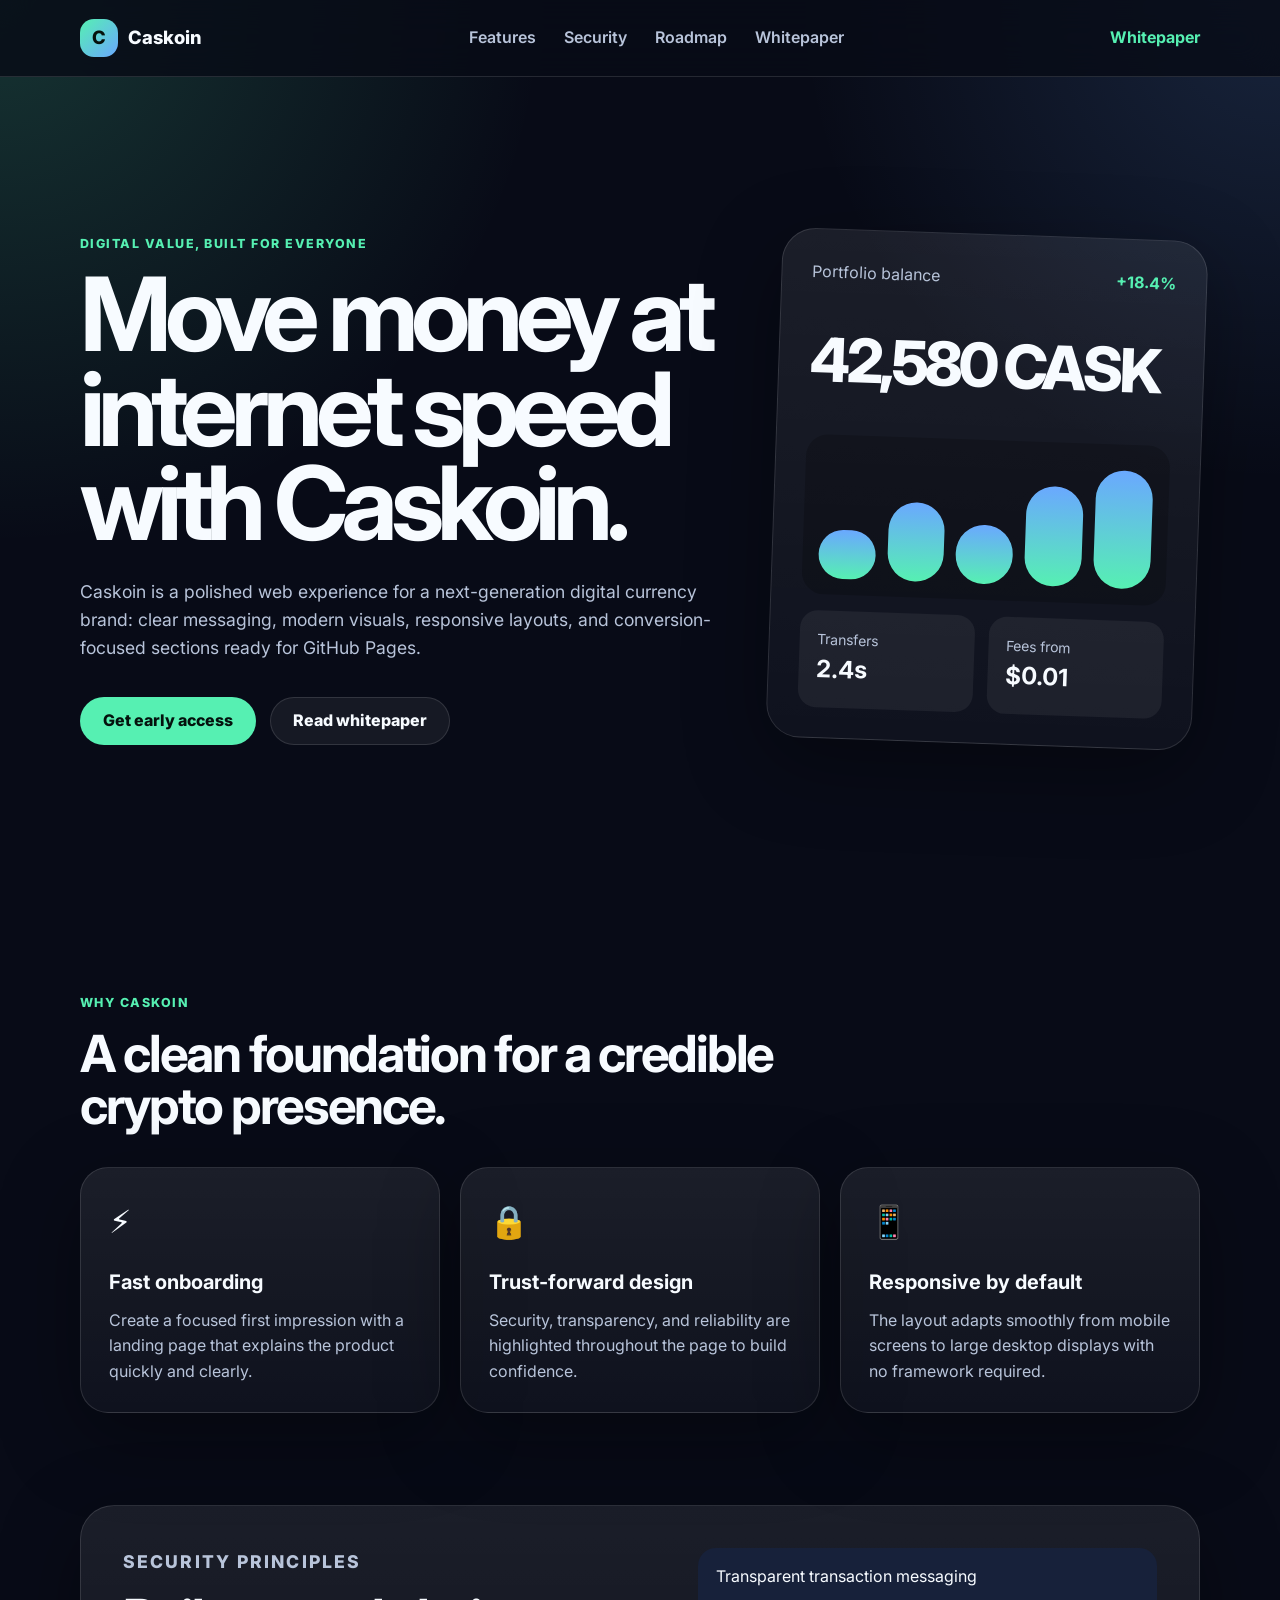
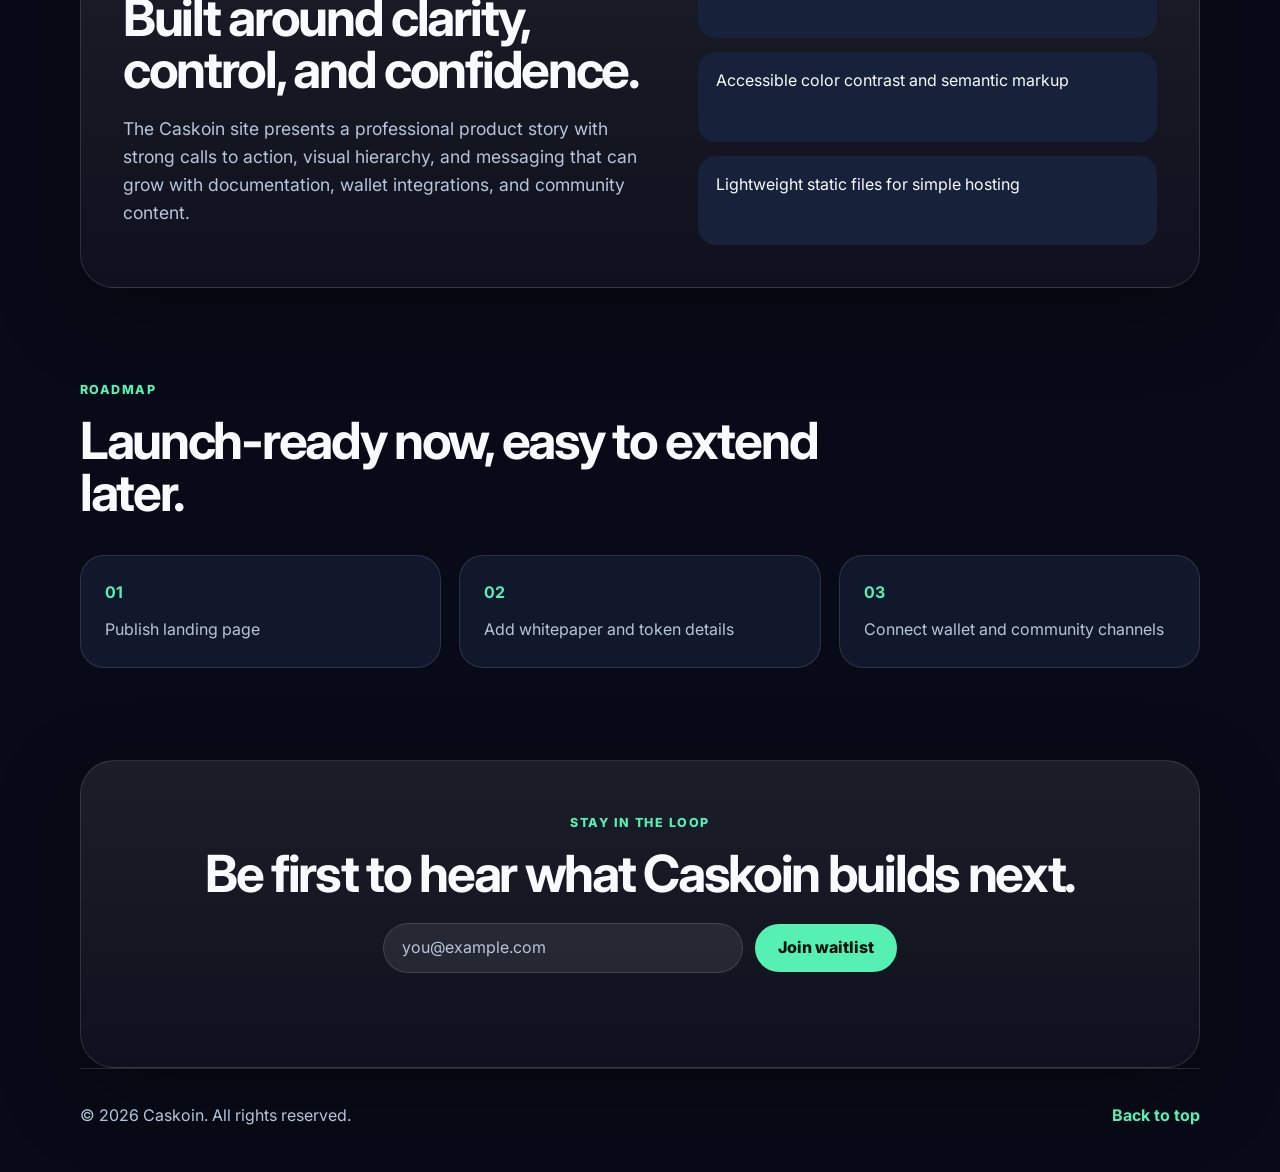
==== commit 65e3c13a: "Merge pull request #2 from callykaski39-wq/codex/review-and-finalize-frontend-code Polish landing pa" ====
--- a/index.html
+++ b/index.html
@@ -7,6 +7,13 @@
       name="description"
       content="Caskoin is a modern digital finance landing page for fast, secure, and accessible crypto payments."
     />
+    <meta name="theme-color" content="#080b17" />
+    <meta property="og:title" content="Caskoin | Digital money made effortless" />
+    <meta
+      property="og:description"
+      content="Move digital value quickly with a secure, transparent, and accessible crypto payments experience."
+    />
+    <meta property="og:type" content="website" />
     <title>Caskoin | Digital money made effortless</title>
     <link rel="preconnect" href="https://fonts.googleapis.com" />
     <link rel="preconnect" href="https://fonts.gstatic.com" crossorigin />
@@ -15,13 +22,14 @@
       rel="stylesheet"
     />
     <link rel="stylesheet" href="styles.css" />
+    <script src="script.js" defer></script>
   </head>
   <body>
+    <a class="skip-link" href="#main-content">Skip to content</a>
     <header class="site-header">
       <nav class="nav" aria-label="Primary navigation">
-        <img src="assets/logo.png" alt="CASKOIN Logo" width="50">
         <a class="brand" href="#top" aria-label="Caskoin home">
-          <span class="brand-mark">C</span>
+          <span class="brand-mark" aria-hidden="true">C</span>
           <span>Caskoin</span>
         </a>
         <div class="nav-links">
@@ -34,11 +42,11 @@
       </nav>
     </header>
 
-    <main id="top">
-      <section class="hero section-shell">
+    <main id="main-content">
+      <section id="top" class="hero section-shell" aria-labelledby="hero-title">
         <div class="hero-copy">
           <p class="eyebrow">Digital value, built for everyone</p>
-          <h1>Move money at internet speed with Caskoin.</h1>
+          <h1 id="hero-title">Move money at internet speed with Caskoin.</h1>
           <p class="hero-text">
             Caskoin is a polished web experience for a next-generation digital
             currency brand: clear messaging, modern visuals, responsive layouts,
@@ -49,7 +57,7 @@
             <a class="button secondary" href="whitepaper.html">Read whitepaper</a>
           </div>
         </div>
-        <div class="hero-card" aria-label="Caskoin account preview">
+        <div class="hero-card" role="img" aria-label="Caskoin account preview showing a 42,580 CASK balance, positive growth, fast transfers, and low fees">
           <div class="card-topline">
             <span>Portfolio balance</span>
             <strong>+18.4%</strong>
@@ -71,34 +79,34 @@
         </div>
       </section>
 
-      <section id="features" class="features section-shell">
+      <section id="features" class="features section-shell" aria-labelledby="features-title">
         <div class="section-heading">
           <p class="eyebrow">Why Caskoin</p>
-          <h2>A clean foundation for a credible crypto presence.</h2>
+          <h2 id="features-title">A clean foundation for a credible crypto presence.</h2>
         </div>
         <div class="feature-grid">
           <article class="feature-card">
-            <span class="icon">⚡</span>
+            <span class="icon" aria-hidden="true">⚡</span>
             <h3>Fast onboarding</h3>
             <p>Create a focused first impression with a landing page that explains the product quickly and clearly.</p>
           </article>
           <article class="feature-card">
-            <span class="icon">🔒</span>
+            <span class="icon" aria-hidden="true">🔒</span>
             <h3>Trust-forward design</h3>
             <p>Security, transparency, and reliability are highlighted throughout the page to build confidence.</p>
           </article>
           <article class="feature-card">
-            <span class="icon">📱</span>
+            <span class="icon" aria-hidden="true">📱</span>
             <h3>Responsive by default</h3>
             <p>The layout adapts smoothly from mobile screens to large desktop displays with no framework required.</p>
           </article>
         </div>
       </section>
 
-      <section id="security" class="security section-shell">
+      <section id="security" class="security section-shell" aria-labelledby="security-title">
         <div>
           <p class="eyebrow">Security principles</p>
-          <h2>Built around clarity, control, and confidence.</h2>
+          <h2 id="security-title">Built around clarity, control, and confidence.</h2>
           <p>
             The Caskoin site presents a professional product story with strong
             calls to action, visual hierarchy, and messaging that can grow with
@@ -112,10 +120,10 @@
         </ul>
       </section>
 
-      <section id="roadmap" class="roadmap section-shell">
+      <section id="roadmap" class="roadmap section-shell" aria-labelledby="roadmap-title">
         <div class="section-heading">
           <p class="eyebrow">Roadmap</p>
-          <h2>Launch-ready now, easy to extend later.</h2>
+          <h2 id="roadmap-title">Launch-ready now, easy to extend later.</h2>
         </div>
         <div class="timeline">
           <div><strong>01</strong><span>Publish landing page</span></div>
@@ -124,13 +132,14 @@
         </div>
       </section>
 
-      <section id="signup" class="cta section-shell">
+      <section id="signup" class="cta section-shell" aria-labelledby="signup-title">
         <p class="eyebrow">Stay in the loop</p>
-        <h2>Be first to hear what Caskoin builds next.</h2>
-        <form class="signup-form">
+        <h2 id="signup-title">Be first to hear what Caskoin builds next.</h2>
+        <form class="signup-form" data-signup-form>
           <label class="sr-only" for="email">Email address</label>
-          <input id="email" type="email" placeholder="you@example.com" required />
+          <input id="email" name="email" type="email" autocomplete="email" placeholder="you@example.com" required />
           <button class="button primary" type="submit">Join waitlist</button>
+          <p class="form-message" data-form-message aria-live="polite"></p>
         </form>
       </section>
     </main>
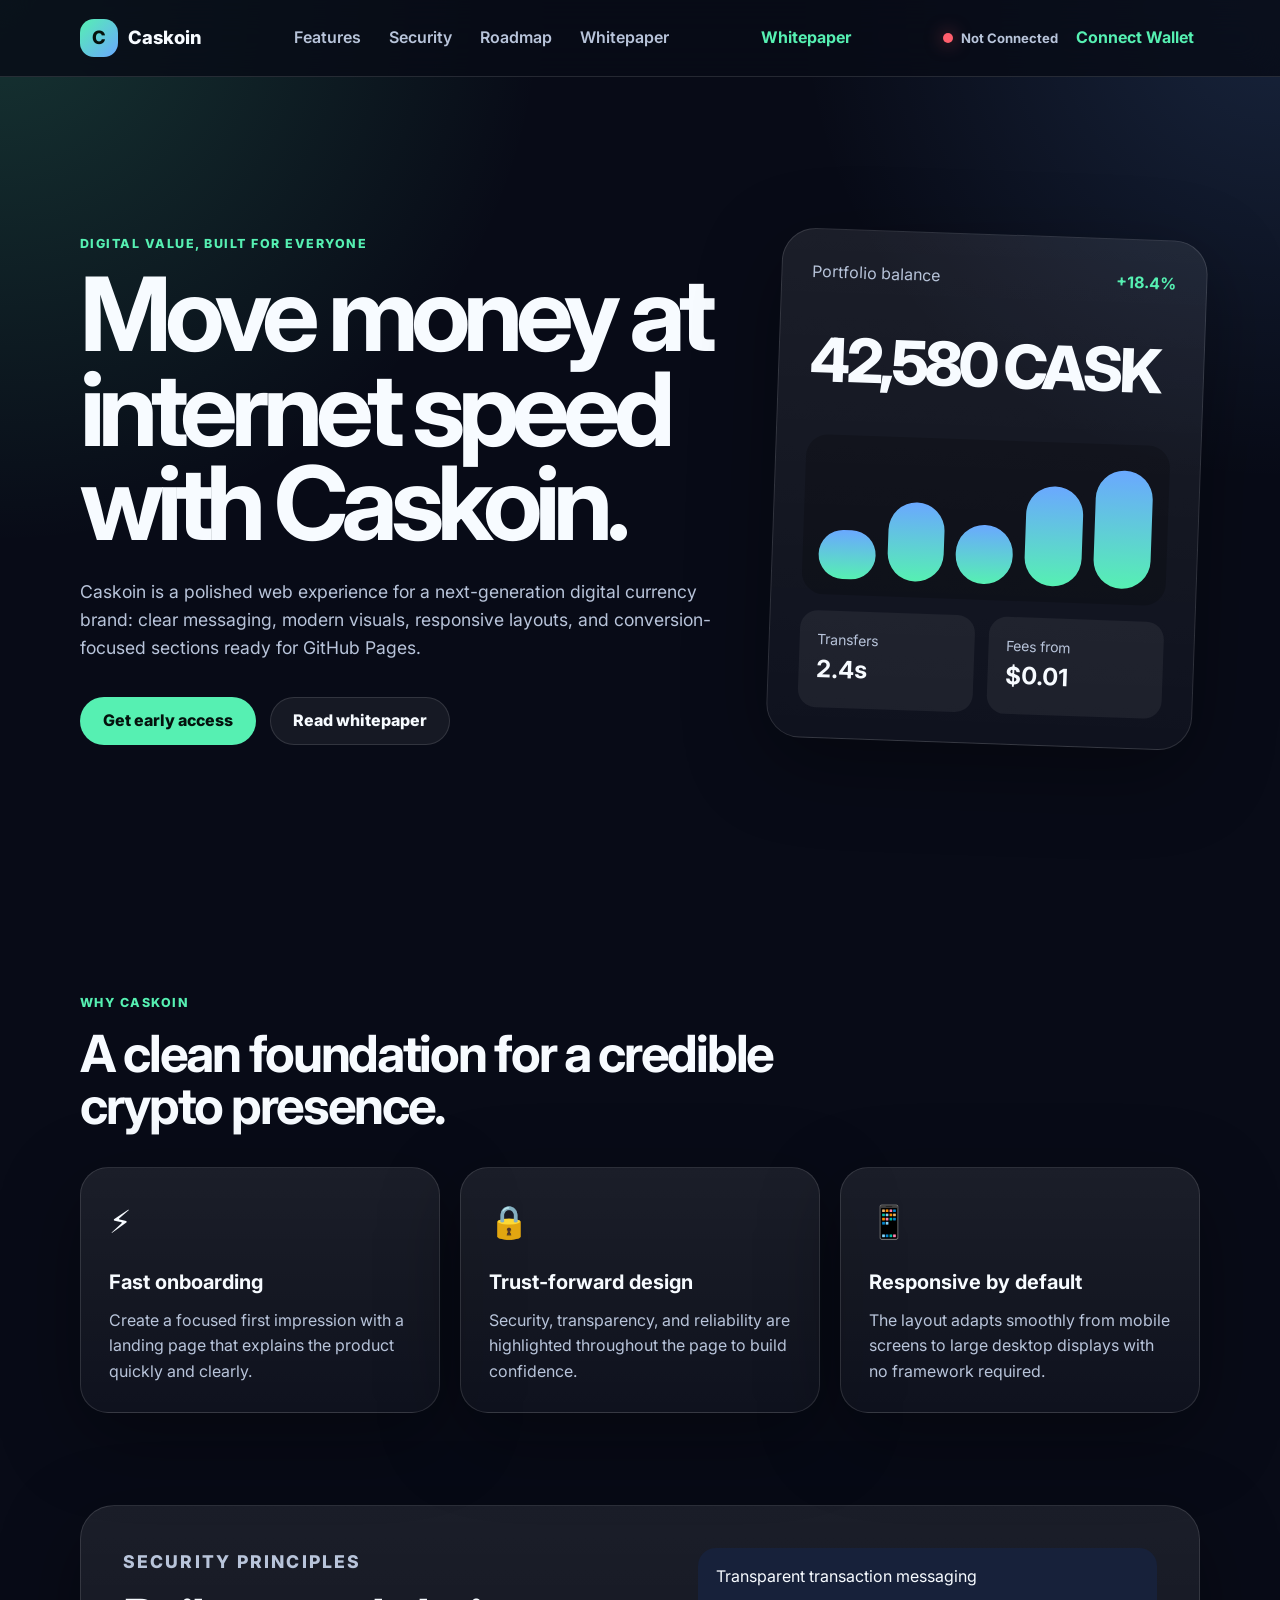
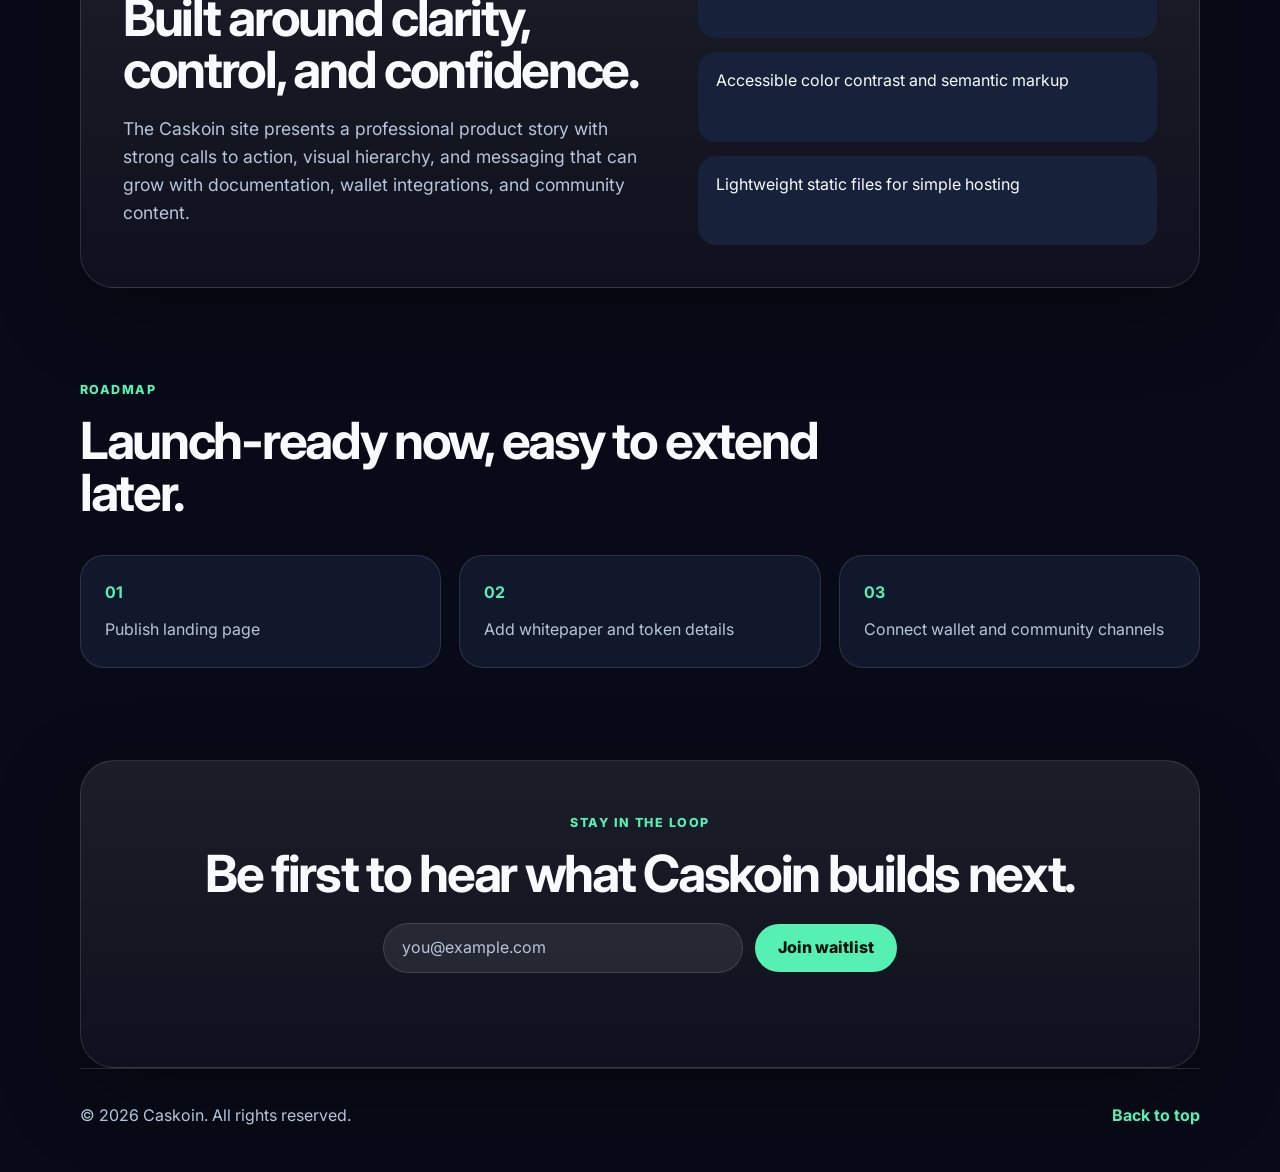
==== commit e199e800: "Add Solana wallet connectivity" ====
--- a/index.html
+++ b/index.html
@@ -22,7 +22,7 @@
       rel="stylesheet"
     />
     <link rel="stylesheet" href="styles.css" />
-    <script src="script.js" defer></script>
+    <script type="module" src="script.js"></script>
   </head>
   <body>
     <a class="skip-link" href="#main-content">Skip to content</a>
@@ -39,6 +39,17 @@
           <a href="whitepaper.html">Whitepaper</a>
         </div>
         <a class="nav-cta" href="whitepaper.html">Whitepaper</a>
+        <div class="wallet-menu" data-wallet-menu>
+          <div class="wallet-status" aria-live="polite">
+            <span class="wallet-status-dot" data-wallet-status-dot aria-hidden="true"></span>
+            <span data-wallet-status-text>Not Connected</span>
+          </div>
+          <button class="wallet-connect" type="button" data-wallet-connect aria-haspopup="true" aria-expanded="false">Connect Wallet</button>
+          <div class="wallet-dropdown" data-wallet-dropdown role="menu" aria-label="Wallet options">
+            <div class="wallet-options" data-wallet-options></div>
+            <button class="wallet-disconnect" type="button" data-wallet-disconnect hidden>Disconnect</button>
+          </div>
+        </div>
       </nav>
     </header>
 
@@ -144,6 +155,8 @@
       </section>
     </main>
 
+    <div class="toast-region" data-toast-region aria-live="polite" aria-atomic="true"></div>
+
     <footer class="footer">
       <p>© 2026 Caskoin. All rights reserved.</p>
       <a href="#top">Back to top</a>
--- a/styles.css
+++ b/styles.css
@@ -181,6 +181,131 @@
 .footer p { margin: 0; }
 .footer a { color: var(--accent); font-weight: 700; }
 
+.wallet-menu {
+  position: relative;
+  display: flex;
+  align-items: center;
+  gap: 12px;
+}
+
+.wallet-status {
+  display: inline-flex;
+  align-items: center;
+  gap: 8px;
+  color: var(--muted);
+  font-size: 0.82rem;
+  font-weight: 700;
+  white-space: nowrap;
+}
+
+.wallet-status-dot {
+  width: 10px;
+  height: 10px;
+  border-radius: 999px;
+  background: #ff5f6d;
+  box-shadow: 0 0 18px rgba(255, 95, 109, 0.58);
+}
+
+.wallet-status-dot.connected {
+  background: var(--accent);
+  box-shadow: 0 0 18px rgba(86, 240, 178, 0.58);
+}
+
+.wallet-connect {
+  border: 0;
+  color: var(--accent);
+  background: transparent;
+  font: inherit;
+  font-weight: 700;
+  cursor: pointer;
+}
+
+.wallet-connect:hover { color: var(--text); }
+
+.wallet-dropdown {
+  position: absolute;
+  top: calc(100% + 14px);
+  right: 0;
+  min-width: 210px;
+  padding: 10px;
+  border: 1px solid var(--border);
+  border-radius: 18px;
+  background: rgba(17, 24, 43, 0.96);
+  box-shadow: var(--shadow);
+  opacity: 0;
+  pointer-events: none;
+  transform: translateY(-6px);
+  transition: opacity 160ms ease, transform 160ms ease;
+}
+
+.wallet-menu.is-open .wallet-dropdown {
+  opacity: 1;
+  pointer-events: auto;
+  transform: translateY(0);
+}
+
+.wallet-options {
+  display: grid;
+  gap: 6px;
+}
+
+.wallet-options button,
+.wallet-disconnect {
+  width: 100%;
+  min-height: 42px;
+  padding: 0 12px;
+  border: 1px solid transparent;
+  border-radius: 12px;
+  color: var(--text);
+  background: transparent;
+  font: inherit;
+  font-weight: 700;
+  text-align: left;
+  cursor: pointer;
+}
+
+.wallet-options button:hover,
+.wallet-disconnect:hover {
+  border-color: var(--border);
+  background: rgba(255,255,255,0.08);
+}
+
+.wallet-disconnect {
+  margin-top: 8px;
+  color: #ffb8bf;
+  border-top: 1px solid var(--border);
+}
+
+.toast-region {
+  position: fixed;
+  right: 18px;
+  bottom: 18px;
+  z-index: 50;
+  display: grid;
+  gap: 10px;
+  width: min(340px, calc(100% - 36px));
+}
+
+.toast {
+  padding: 14px 16px;
+  border: 1px solid rgba(86, 240, 178, 0.32);
+  border-radius: 18px;
+  color: var(--text);
+  background: rgba(17, 24, 43, 0.96);
+  box-shadow: var(--shadow);
+  font-weight: 800;
+}
+
+.toast.error {
+  border-color: rgba(255, 95, 109, 0.42);
+}
+
+.toast.is-hiding {
+  opacity: 0;
+  transform: translateY(8px);
+}
+
+
 @media (max-width: 820px) {
   .nav-links { display: none; }
   .hero, .security, .feature-grid, .timeline { grid-template-columns: 1fr; }
@@ -191,6 +316,9 @@
 @media (max-width: 560px) {
   .nav { min-height: 68px; }
   .nav-cta { display: none; }
+  .wallet-menu { gap: 8px; }
+  .wallet-status span:last-child { display: none; }
+  .wallet-connect { font-size: 0.9rem; }
   .section-shell { padding: 64px 0; }
   .security { padding: 28px; }
   .signup-form .button, .signup-form input { width: 100%; }
